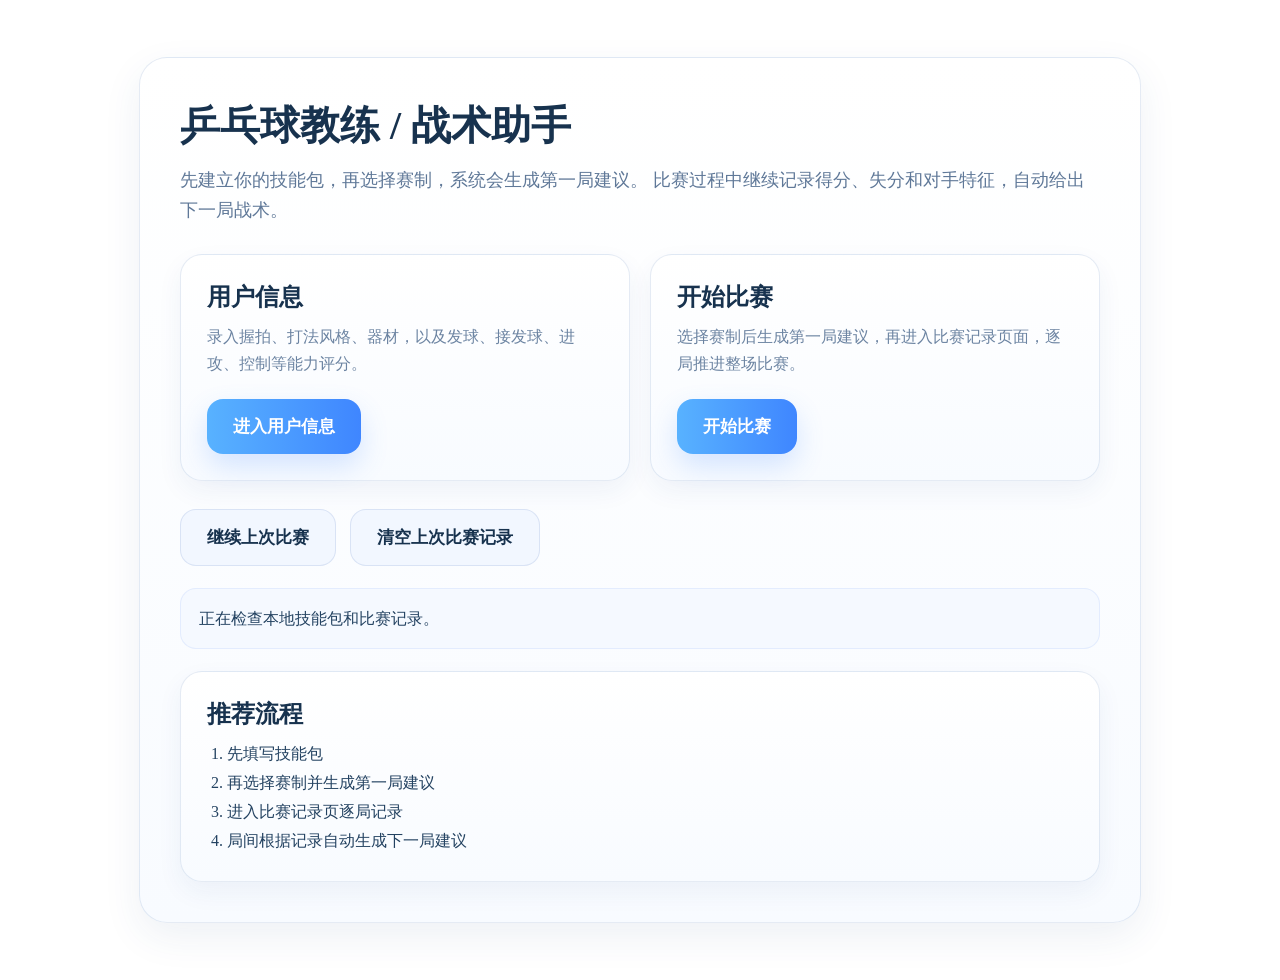
==== app/static/home.html @ aa1da07c "Add files via upload" ====
<!DOCTYPE html>
<html lang="zh-CN">
<head>
  <meta charset="UTF-8" />
  <meta name="viewport" content="width=device-width, initial-scale=1.0" />
  <title>乒乓球战术助手</title>
  <link rel="stylesheet" href="/static/style.css" />
  <style>
    .home-shell {
      min-height: 100vh;
      display: flex;
      align-items: center;
      justify-content: center;
      padding: 32px;
    }

    .home-card {
      width: 100%;
      max-width: 920px;
      background: linear-gradient(180deg, #ffffff 0%, #f8fbff 100%);
      border: 1px solid rgba(114, 144, 196, 0.18);
      border-radius: 28px;
      padding: 40px;
      box-shadow: 0 14px 38px rgba(36, 73, 128, 0.08);
    }

    .home-title {
      font-size: 40px;
      font-weight: 800;
      margin: 0 0 12px;
      color: #17324e;
    }

    .home-subtitle {
      margin: 0;
      font-size: 18px;
      line-height: 1.7;
      color: #5f7898;
    }

    .home-grid {
      display: grid;
      grid-template-columns: 1fr 1fr;
      gap: 20px;
      margin-top: 28px;
    }

    .home-panel {
      background: linear-gradient(180deg, #ffffff 0%, #f8fbff 100%);
      border: 1px solid rgba(114, 144, 196, 0.18);
      border-radius: 22px;
      padding: 26px;
      box-shadow: 0 10px 26px rgba(36, 73, 128, 0.06);
    }

    .home-panel h2 {
      margin: 0 0 10px;
      font-size: 24px;
      color: #17324e;
    }

    .home-panel p {
      margin: 0 0 22px;
      color: #6c84a2;
      line-height: 1.7;
    }

    .home-actions {
      display: flex;
      gap: 14px;
      flex-wrap: wrap;
      margin-top: 28px;
    }

    .home-btn {
      border: none;
      border-radius: 16px;
      padding: 16px 26px;
      font-size: 17px;
      font-weight: 700;
      cursor: pointer;
      transition: transform 0.18s ease, opacity 0.18s ease, box-shadow 0.18s ease;
    }

    .home-btn:hover {
      transform: translateY(-1px);
      opacity: 0.97;
    }

    .home-btn.primary {
      color: white;
      background: linear-gradient(90deg, #58b2ff, #3f86ff);
      box-shadow: 0 12px 28px rgba(63, 134, 255, 0.2);
    }

    .home-btn.secondary {
      color: #17324e;
      background: #f2f7ff;
      border: 1px solid rgba(115, 147, 204, 0.2);
    }

    .tips-list {
      margin: 0;
      padding-left: 20px;
      color: #234261;
      line-height: 1.8;
    }

    .home-status {
      margin-top: 22px;
      padding: 16px 18px;
      border-radius: 16px;
      background: #f5f9ff;
      color: #234261;
      line-height: 1.7;
      border: 1px solid rgba(120, 158, 245, 0.15);
    }

    @media (max-width: 820px) {
      .home-grid {
        grid-template-columns: 1fr;
      }

      .home-card {
        padding: 28px 20px;
      }

      .home-title {
        font-size: 30px;
      }
    }
  </style>
</head>
<body>
<div class="home-shell">
  <div class="home-card">
    <h1 class="home-title">乒乓球教练 / 战术助手</h1>
    <p class="home-subtitle">
      先建立你的技能包，再选择赛制，系统会生成第一局建议。
      比赛过程中继续记录得分、失分和对手特征，自动给出下一局战术。
    </p>

    <div class="home-grid">
      <section class="home-panel">
        <h2>用户信息</h2>
        <p>
          录入握拍、打法风格、器材，以及发球、接发球、进攻、控制等能力评分。
        </p>
        <button id="go-profile-btn" class="home-btn primary">进入用户信息</button>
      </section>

      <section class="home-panel">
        <h2>开始比赛</h2>
        <p>
          选择赛制后生成第一局建议，再进入比赛记录页面，逐局推进整场比赛。
        </p>
        <button id="go-match-setup-btn" class="home-btn primary">开始比赛</button>
      </section>
    </div>

    <div class="home-actions">
      <button id="continue-match-btn" class="home-btn secondary">继续上次比赛</button>
      <button id="clear-match-btn" class="home-btn secondary">清空上次比赛记录</button>
    </div>

    <div id="home-status" class="home-status">
      正在检查本地技能包和比赛记录。
    </div>

    <div class="home-panel" style="margin-top: 22px;">
      <h2>推荐流程</h2>
      <ol class="tips-list">
        <li>先填写技能包</li>
        <li>再选择赛制并生成第一局建议</li>
        <li>进入比赛记录页逐局记录</li>
        <li>局间根据记录自动生成下一局建议</li>
      </ol>
    </div>
  </div>
</div>

<script src="/static/home.js"></script>
</body>
</html>
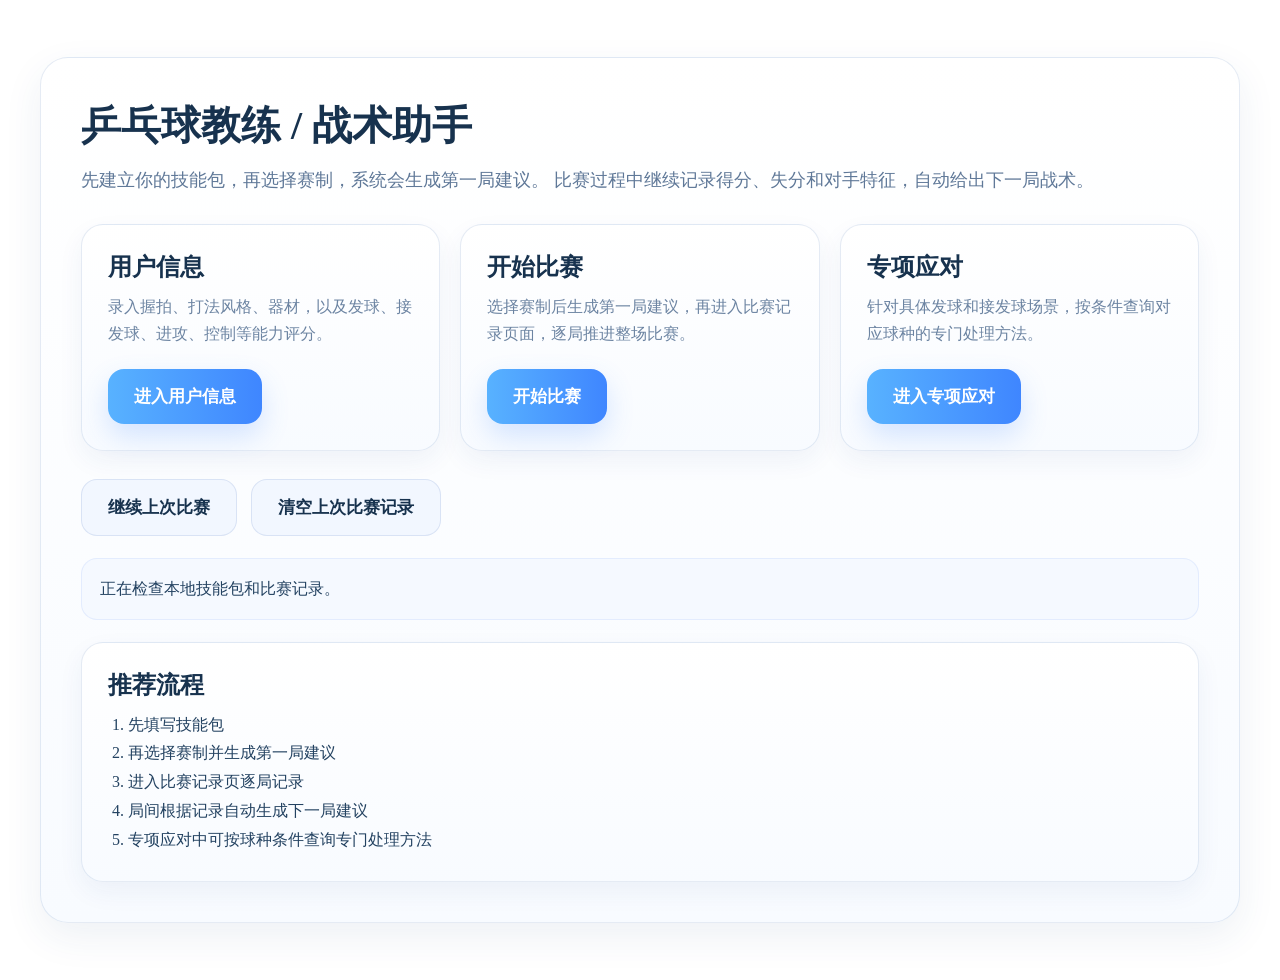
==== commit 170b928f: "新增专项应对-接发球功能" ====
--- a/app/static/home.html
+++ b/app/static/home.html
@@ -16,7 +16,7 @@
 
     .home-card {
       width: 100%;
-      max-width: 920px;
+      max-width: 1180px;
       background: linear-gradient(180deg, #ffffff 0%, #f8fbff 100%);
       border: 1px solid rgba(114, 144, 196, 0.18);
       border-radius: 28px;
@@ -40,7 +40,7 @@
 
     .home-grid {
       display: grid;
-      grid-template-columns: 1fr 1fr;
+      grid-template-columns: repeat(3, 1fr);
       gap: 20px;
       margin-top: 28px;
     }
@@ -116,12 +116,13 @@
       border: 1px solid rgba(120, 158, 245, 0.15);
     }
 
-    @media (max-width: 820px) {
+    @media (max-width: 980px) {
       .home-grid {
         grid-template-columns: 1fr;
       }
 
       .home-card {
+        max-width: 920px;
         padding: 28px 20px;
       }
 
@@ -156,6 +157,14 @@
         </p>
         <button id="go-match-setup-btn" class="home-btn primary">开始比赛</button>
       </section>
+
+      <section class="home-panel">
+        <h2>专项应对</h2>
+        <p>
+          针对具体发球和接发球场景，按条件查询对应球种的专门处理方法。
+        </p>
+        <button id="go-special-btn" class="home-btn primary">进入专项应对</button>
+      </section>
     </div>
 
     <div class="home-actions">
@@ -174,6 +183,7 @@
         <li>再选择赛制并生成第一局建议</li>
         <li>进入比赛记录页逐局记录</li>
         <li>局间根据记录自动生成下一局建议</li>
+        <li>专项应对中可按球种条件查询专门处理方法</li>
       </ol>
     </div>
   </div>
